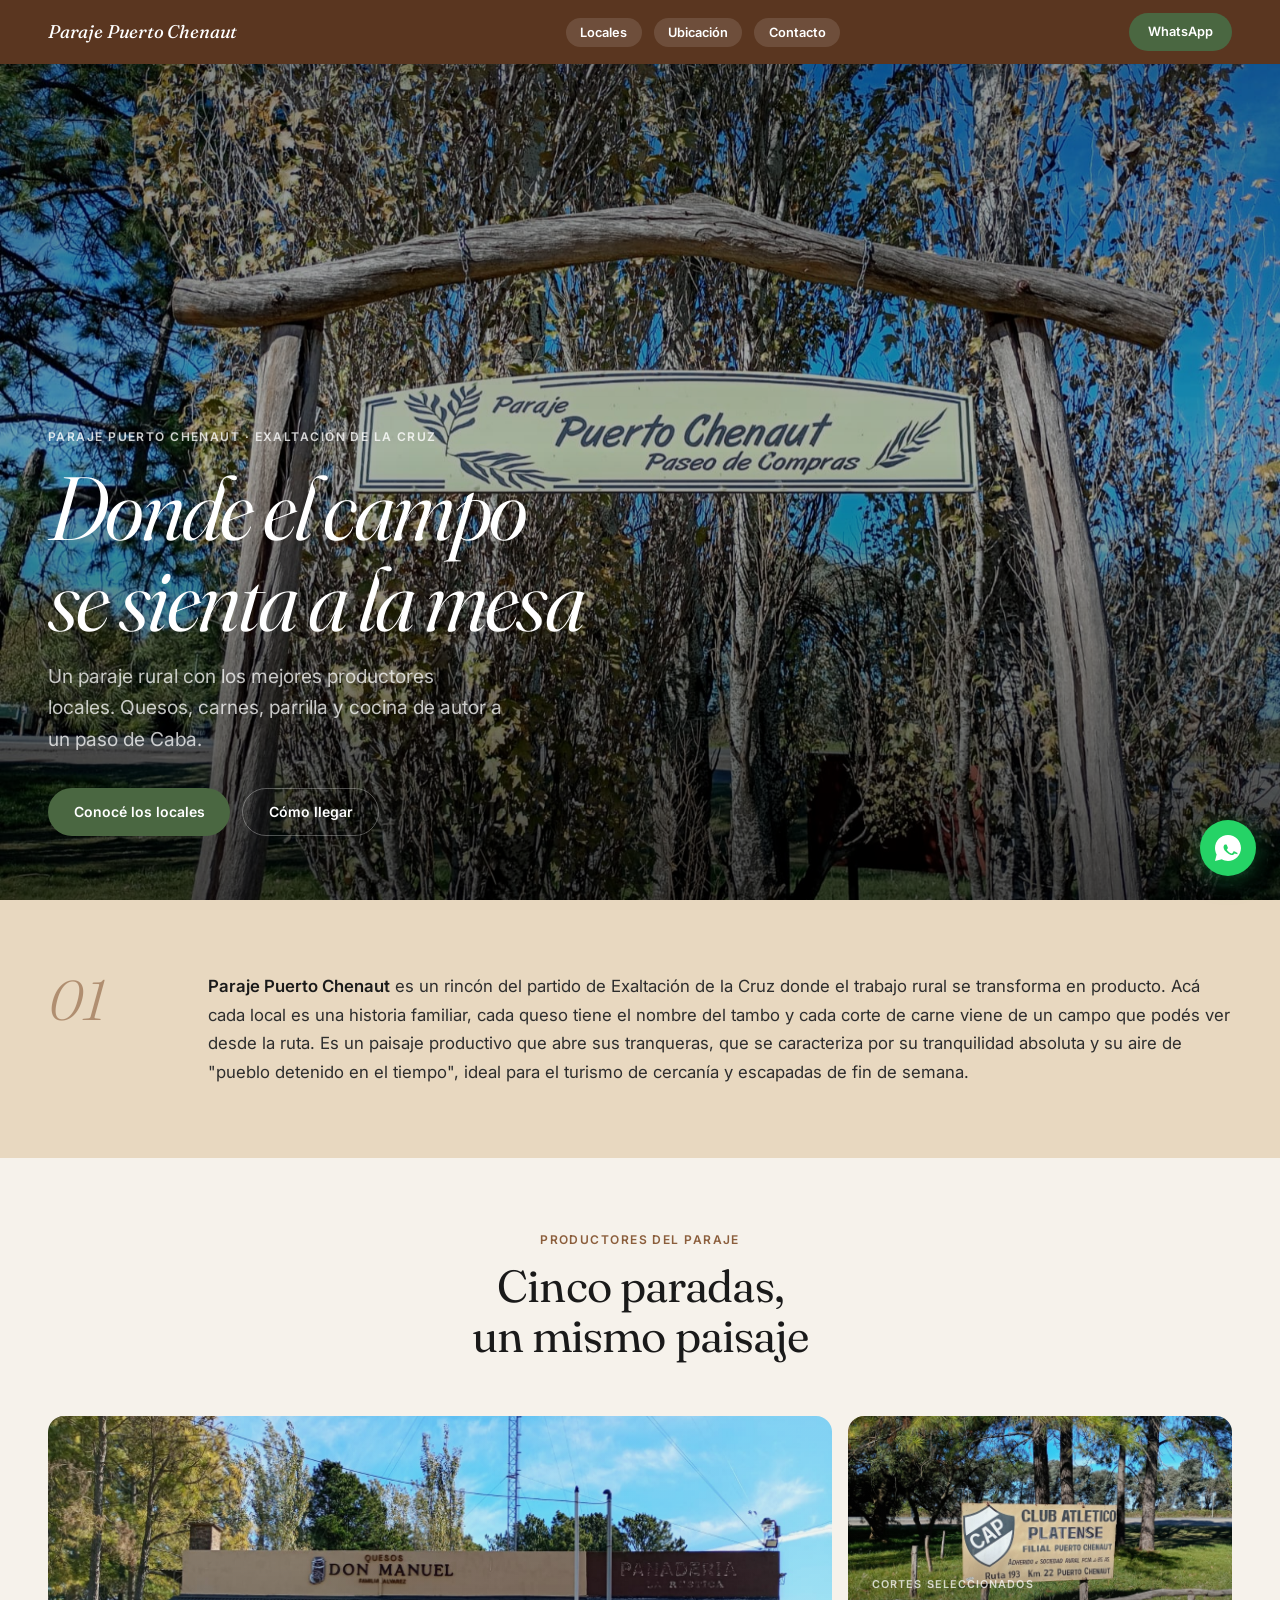
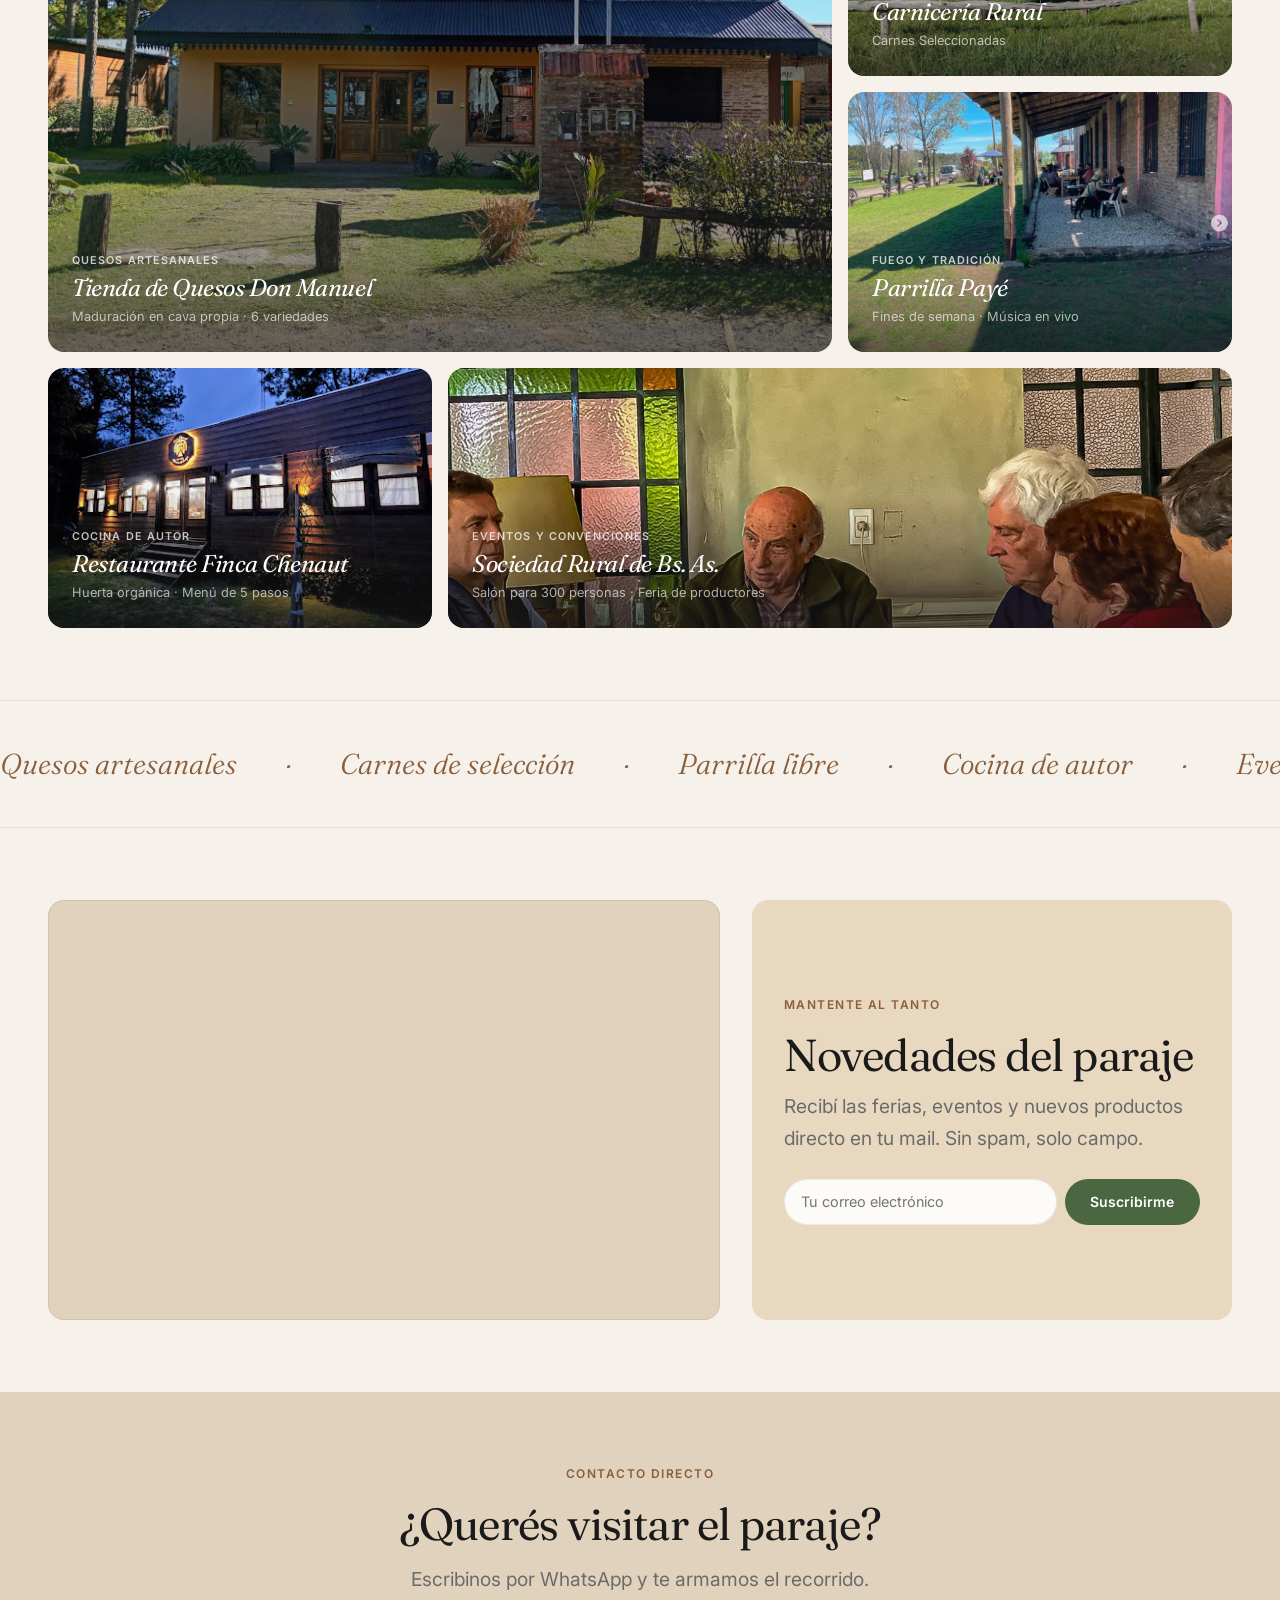
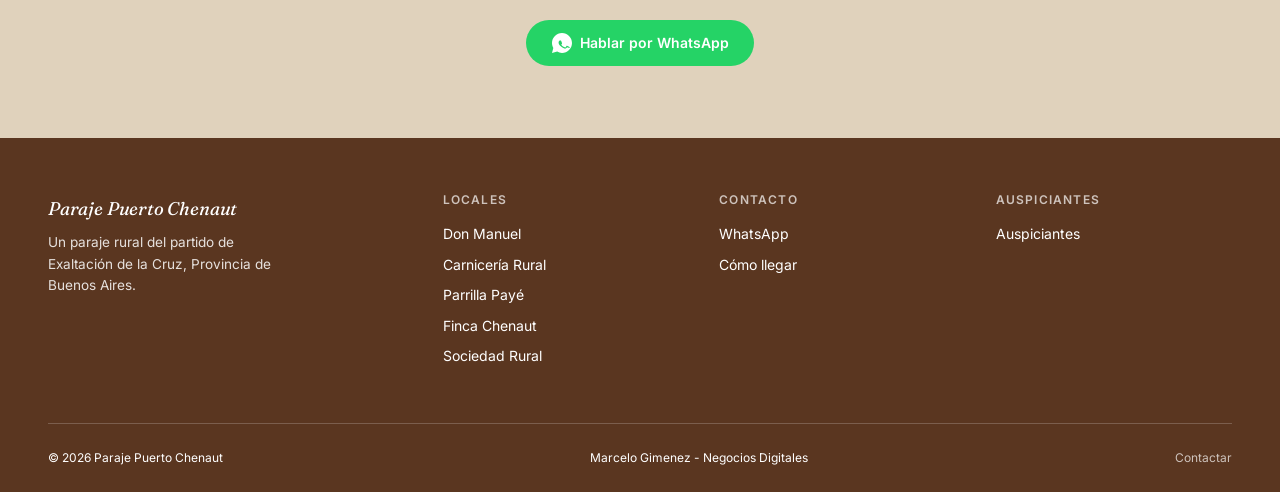
==== paraje-puerto-chenaut/index.html @ c009e1e3 "Add files via upload" ====
<!DOCTYPE html>
<html lang="es">
<head>
  <meta charset="UTF-8">
  <meta name="viewport" content="width=device-width, initial-scale=1.0">
  <title>Paraje Puerto Chenaut — Donde el campo se sienta a la mesa</title>
  <meta name="description" content="Descubrí los productores locales de Paraje Puerto Chenaut. Quesos artesanales, carnicería rural, parrilla, restaurante de autor y más.">
  <link rel="icon" href="data:image/svg+xml,<svg xmlns='http://www.w3.org/2000/svg' viewBox='0 0 32 32'><text y='28' font-size='28'>🌿</text></svg>">

  <link rel="preconnect" href="https://fonts.googleapis.com">
  <link rel="preconnect" href="https://fonts.gstatic.com" crossorigin>
  <link rel="stylesheet" href="https://fonts.googleapis.com/css2?family=Fraunces:ital,opsz,wght@0,9..144,300..500;1,9..144,300..500&family=Inter:wght@300..600&display=swap">

  <link rel="preload" as="image" href="assets/img/hero-paraje.jpeg" fetchpriority="high">

  <link rel="stylesheet" href="styles.css?v=20260618">
</head>
<body>

  <a href="#main" class="skip-link">Saltar al contenido</a>

  <!-- Splash -->
  <div class="splash" data-splash>
    <div class="splash-logo">Paraje Puerto&nbsp;Chenaut</div>
  </div>

  <!-- Cursor -->
  <div class="cursor" data-cursor>
    <span class="cursor-dot"></span>
    <span class="cursor-ring"></span>
  </div>

  <!-- Nav -->
  <nav class="nav" data-nav>
    <div class="nav-inner">
      <a href="index.html" class="nav-logo">Paraje <span>Puerto&nbsp;Chenaut</span></a>
      <ul class="nav-links">
        <li><a href="#locales">Locales</a></li>
        <li><a href="#mapa">Ubicación</a></li>
        <li><a href="#contacto">Contacto</a></li>
      </ul>
      <a href="https://wa.me/5491112345678" class="nav-cta" target="_blank" rel="noopener">WhatsApp</a>
      <button class="nav-toggle" data-nav-toggle aria-label="Menú">
        <span></span><span></span><span></span>
      </button>
    </div>
  </nav>

  <!-- Mobile menu -->
  <div class="mobile-menu" data-mobile-menu>
    <a href="index.html">Inicio</a>
    <a href="#locales">Locales</a>
    <a href="#mapa">Ubicación</a>
    <a href="#contacto">Contacto</a>
    <a href="https://wa.me/5491112345678" target="_blank" rel="noopener" class="btn btn-wa">WhatsApp</a>
  </div>

  <main id="main">

    <!-- Hero -->
    <section class="hero">
      <div class="hero-bg">
        <img src="assets/img/hero-paraje.jpeg" alt="Paraje Puerto Chenaut" fetchpriority="high" decoding="sync">
      </div>
      <div class="hero-overlay"></div>
      <div class="hero-inner">
        <p class="eyebrow">Paraje Puerto Chenaut · Exaltación de la Cruz</p>
        <h1 class="display-xl">Donde el campo<br>se sienta a la mesa</h1>
        <p class="body-lg">Un paraje rural con los mejores productores locales. Quesos, carnes, parrilla y cocina de autor a un paso de Caba.</p>
        <div class="hero-actions">
          <a href="#locales" class="btn btn-primary">Conocé los locales</a>
          <a href="https://maps.app.goo.gl/SMwc86DU2ZQDyjHz5" class="btn btn-outline" style="color:#fff;border-color:rgba(255,255,255,0.3);" target="_blank" rel="noopener">Cómo llegar</a>
        </div>
      </div>
    </section>

    <!-- Manifesto -->
    <section class="section" style="background:var(--brown-pale);" data-reveal>
      <div class="container">
        <div class="manifesto">
          <div class="manifesto-num">01</div>
          <div class="manifesto-text">
            <strong>Paraje Puerto Chenaut</strong> es un rincón del partido de Exaltación de la Cruz donde el trabajo rural se transforma en producto. Acá cada local es una historia familiar, cada queso tiene el nombre del tambo y cada corte de carne viene de un campo que podés ver desde la ruta. Es un paisaje productivo que abre sus tranqueras, que se caracteriza por su tranquilidad absoluta y su aire de "pueblo detenido en el tiempo", ideal para el turismo de cercanía y escapadas de fin de semana.
          </div>
        </div>
      </div>
    </section>

    <!-- Bento grid de locales -->
    <section class="section" id="locales">
      <div class="container">
        <div class="section-header" data-reveal>
          <p class="eyebrow">Productores del paraje</p>
          <h2 class="display-md">Cinco paradas, un mismo paisaje</h2>
        </div>
        <div class="bento">
          <a href="don-manuel.html" class="bento-item" data-tilt>
            <img src="assets/img/manuel-hero.jpeg" alt="Tienda de Quesos Don Manuel" loading="lazy">
            <div class="bento-overlay">
              <span class="bento-tag">Quesos artesanales</span>
              <h3 class="bento-title">Tienda de Quesos Don Manuel</h3>
              <span class="bento-sub">Maduración en cava propia · 6 variedades</span>
            </div>
          </a>
          <a href="carniceria-rural.html" class="bento-item" data-tilt>
            <img src="assets/img/platense.jpeg" alt="Carnicería Rural" loading="lazy">
            <div class="bento-overlay">
              <span class="bento-tag">Cortes seleccionados</span>
              <h3 class="bento-title">Carnicería Rural</h3>
              <span class="bento-sub">Carnes Seleccionadas</span>
            </div>
          </a>
          <a href="parrilla-paye.html" class="bento-item" data-tilt>
            <img src="assets/img/paye-hero.png" alt="Parrilla Payé" loading="lazy">
            <div class="bento-overlay">
              <span class="bento-tag">Fuego y tradición</span>
              <h3 class="bento-title">Parrilla Payé</h3>
              <span class="bento-sub">Fines de semana · Música en vivo</span>
            </div>
          </a>
          <a href="finca-chenaut.html" class="bento-item" data-tilt>
            <img src="assets/img/finca-hero.jpg" alt="Restaurante Finca Chenaut" loading="lazy">
            <div class="bento-overlay">
              <span class="bento-tag">Cocina de autor</span>
              <h3 class="bento-title">Restaurante Finca Chenaut</h3>
              <span class="bento-sub">Huerta orgánica · Menú de 5 pasos</span>
            </div>
          </a>
          <a href="sociedad-rural.html" class="bento-item" data-tilt>
            <img src="assets/img/sede-hero-nueva.jpg" alt="Sede Sociedad Rural" loading="lazy">
            <div class="bento-overlay">
              <span class="bento-tag">Eventos y convenciones</span>
              <h3 class="bento-title">Sociedad Rural de Bs. As.</h3>
              <span class="bento-sub">Salón para 300 personas · Feria de productores</span>
            </div>
          </a>
        </div>
      </div>
    </section>

    <!-- Marquee -->
    <div class="marquee-section">
      <div class="marquee">
        <span>Quesos artesanales</span><span>·</span>
        <span>Carnes de selección</span><span>·</span>
        <span>Parrilla libre</span><span>·</span>
        <span>Cocina de autor</span><span>·</span>
        <span>Eventos rurales</span><span>·</span>
        <span>Productores locales</span><span>·</span>
        <span>Quesos artesanales</span><span>·</span>
        <span>Carnes de selección</span><span>·</span>
        <span>Parrilla libre</span><span>·</span>
        <span>Cocina de autor</span><span>·</span>
        <span>Eventos rurales</span><span>·</span>
        <span>Productores locales</span>
      </div>
    </div>

    <!-- Mapa + Newsletter -->
    <section class="section" id="mapa">
      <div class="container">
        <div class="mapa-row">
          <div class="mapa-frame">
            <iframe src="https://www.google.com/maps/embed?pb=!1m18!1m12!1m3!1d3301!2d-59.2080953!3d-34.2325726!2m3!1f0!2f0!3f0!3m2!1i1024!2i768!4f13.1!3m3!1m2!1s0x95bb99000424dbbd%3A0xa619d1a19f648842!2sParaje+Puerto+Chenaut!5e0!3m2!1ses!2sar!4v1" allowfullscreen="" loading="lazy" referrerpolicy="no-referrer-when-downgrade" title="Mapa de Paraje Puerto Chenaut"></iframe>
          </div>
          <div class="newsletter-box">
            <p class="eyebrow">Mantente al tanto</p>
            <h2 class="display-md">Novedades del paraje</h2>
            <p class="body-lg">Recibí las ferias, eventos y nuevos productos directo en tu mail. Sin spam, solo campo.</p>
            <form class="newsletter-form" data-newsletter-form>
              <input type="email" placeholder="Tu correo electrónico" required aria-label="Email para novedades">
              <button type="submit" class="btn btn-primary">Suscribirme</button>
            </form>
          </div>
        </div>
      </div>
    </section>

    <!-- CTA final -->
    <section class="section" id="contacto" style="text-align:center;background:var(--bg-2);" data-reveal>
      <div class="container">
        <p class="eyebrow">Contacto directo</p>
        <h2 class="display-md" style="margin-bottom:1rem;">¿Querés visitar el paraje?</h2>
        <p class="body-lg" style="margin-inline:auto;">Escribinos por WhatsApp y te armamos el recorrido.</p>
        <a href="https://wa.me/5491112345678" class="btn btn-wa" style="margin-top:1.5rem;" target="_blank" rel="noopener">
          <svg width="20" height="20" viewBox="0 0 20 20" fill="currentColor"><path d="M10 0C4.5 0 0 4.5 0 10c0 1.8.5 3.5 1.3 5L0 20l5.2-1.4c1.4.8 3 1.4 4.8 1.4 5.5 0 10-4.5 10-10S15.5 0 10 0zm5 14.2c-.2.6-1.1 1.2-1.6 1.3-.4.1-.9.2-2-.4-1.8-1-3.8-3-3.9-3.1-.1-.1-.9-1.2-.9-2.3s.6-1.7.8-1.9c.2-.2.5-.3.7-.3h.5c.2 0 .4 0 .6.5.2.5.7 1.8.8 1.9.1.1.1.3 0 .5s-.3.6-.5.8c-.2.2-.3.3-.1.5.5.8 1.8 2 3.2 2.6.4.2.7.2 1-.1.3-.3.7-1 .9-1.3.2-.3.3-.2.6-.1.3.1 1.6.8 1.9.9.3.1.5.2.6.3.1.1.1.5-.1 1.1z"/></svg>
          Hablar por WhatsApp
        </a>
      </div>
    </section>

  </main>

  <!-- WhatsApp float -->
  <a href="https://wa.me/5491112345678" class="wa-float" target="_blank" rel="noopener" aria-label="Contactar por WhatsApp">
    <svg viewBox="0 0 24 24" fill="currentColor"><path d="M12 0C5.4 0 0 5.4 0 12c0 2.1.5 4.1 1.5 5.9L0 24l6.3-1.6c1.7.9 3.6 1.6 5.7 1.6 6.6 0 12-5.4 12-12S18.6 0 12 0zm6 17c-.3.7-1.3 1.4-1.9 1.5-.5.1-1.1.2-2.4-.5-2.1-1.2-4.5-3.6-4.7-3.8-.1-.2-1.1-1.5-1.1-2.8s.7-2 .9-2.3c.2-.3.6-.4.8-.4h.6c.2 0 .4 0 .7.6.3.6.9 2.1.9 2.3.1.2.1.4 0 .6-.1.2-.3.7-.6 1-.2.2-.4.4-.2.6.6 1 2.1 2.4 3.8 3.1.5.3.8.2 1.1-.1.3-.3.9-1.2 1.1-1.6.2-.4.4-.3.7-.2.3.2 1.9.9 2.3 1.1.4.2.6.3.7.4.1.2.1.7-.1 1.3z"/></svg>
  </a>

  <footer class="footer">
    <div class="container">
      <div class="footer-grid">
        <div class="footer-brand">
          <span class="nav-logo">Paraje <span>Puerto&nbsp;Chenaut</span></span>
          <p>Un paraje rural del partido de Exaltación de la Cruz, Provincia de Buenos Aires.</p>
        </div>
        <div class="footer-col">
          <h4>Locales</h4>
          <a href="don-manuel.html">Don Manuel</a>
          <a href="carniceria-rural.html">Carnicería Rural</a>
          <a href="parrilla-paye.html">Parrilla Payé</a>
          <a href="finca-chenaut.html">Finca Chenaut</a>
          <a href="sociedad-rural.html">Sociedad Rural</a>
        </div>
        <div class="footer-col">
          <h4>Contacto</h4>
          <a href="https://wa.me/5491112345678" target="_blank" rel="noopener">WhatsApp</a>
          <a href="https://maps.app.goo.gl/SMwc86DU2ZQDyjHz5" target="_blank" rel="noopener">Cómo llegar</a>
        </div>
        <div class="footer-col">
          <h4>Auspiciantes</h4>
          <a href="assets/credits.json" target="_blank">Auspiciantes</a>
        </div>
      </div>
      <div class="footer-bottom">
        <span>© 2026 Paraje Puerto Chenaut</span><span>Marcelo Gimenez - Negocios Digitales</span>
        <a href="https://wa.me/5491112345678" target="_blank" rel="noopener">Contactar</a>
      </div>
    </div>
  </footer>

  <script defer src="lib/gsap.min.js?20260618"></script>
  <script defer src="lib/ScrollTrigger.min.js?20260618"></script>
  <script defer src="lib/manifest.js?v=20260618"></script>
  <script defer src="main.js?v=20260618"></script>

</body>
</html>
---- paraje-puerto-chenaut/styles.css ----
/* =============================================================
   1. Tokens
   ============================================================= */
:root {
  --bg:        #f6f2eb;
  --bg-2:      #e0d2bc;
  --paper:     #fdfbf7;
  --ink:       #1a1a1a;
  --ink-soft:  #2d2d2d;
  --ink-mute:  #6b6b6b;
  --accent:    #4a6741;
  --accent-2:  #8b5e3c;
  --accent-3:  #d4a76a;
  --green-dark: #2d4a22;
  --green-pale: #e8efe0;
  --brown-warm: #a0714f;
  --brown-pale: #e8d8c0;
  --line:      rgba(26,26,26,0.08);
  --line-2:    rgba(26,26,26,0.04);

  --serif: "Fraunces", "Times New Roman", serif;
  --sans:  "Inter", -apple-system, BlinkMacSystemFont, "Segoe UI", system-ui, sans-serif;

  --ease-out:  cubic-bezier(0.16, 1, 0.3, 1);
  --ease-soft: cubic-bezier(0.25, 0.46, 0.45, 0.94);
  --ease-bounce: cubic-bezier(0.34, 1.56, 0.64, 1);

  --gutter: clamp(1rem, 5vw, 3rem);
  --content: 1280px;
  --nav-h: 56px;
}

/* =============================================================
   2. Reset & base
   ============================================================= */
*, *::before, *::after { box-sizing: border-box; margin: 0; }
html {
  -webkit-text-size-adjust: 100%;
  tab-size: 2;
  scroll-behavior: smooth;
}
body {
  font-family: var(--sans);
  font-size: 16px;
  line-height: 1.6;
  -webkit-font-smoothing: antialiased;
  text-rendering: optimizeLegibility;
  overflow-x: clip;
  background: var(--bg);
  color: var(--ink);
}
img, svg, video { display: block; max-width: 100%; }
img { height: auto; }
button { font: inherit; color: inherit; cursor: pointer; border: 0; background: none; }
a { color: inherit; text-decoration: none; }
p { text-wrap: pretty; }
h1, h2, h3, h4 { text-wrap: balance; line-height: 1.08; letter-spacing: -0.02em; }
::selection { background: var(--accent-2); color: #fff; }
:focus-visible { outline: 2px solid var(--accent); outline-offset: 3px; border-radius: 4px; }
.skip-link {
  position: fixed; top: -100px; left: 1rem;
  padding: .6rem 1rem; background: var(--ink); color: var(--bg);
  z-index: 9999; border-radius: 8px; font-weight: 500; font-size: .875rem;
}
.skip-link:focus { top: 1rem; }

/* =============================================================
   3. Utilities
   ============================================================= */
.container {
  width: 100%;
  max-width: var(--content);
  margin-inline: auto;
  padding-inline: var(--gutter);
}
.sr-only {
  position: absolute; width: 1px; height: 1px;
  padding: 0; margin: -1px; overflow: hidden; clip: rect(0,0,0,0);
}

/* =============================================================
   4. Typography
   ============================================================= */
.eyebrow {
  font-family: var(--sans);
  font-size: .75rem;
  font-weight: 600;
  letter-spacing: 0.12em;
  text-transform: uppercase;
  color: var(--accent-2);
  margin-bottom: 1rem;
}

.display-xl {
  font-family: var(--serif);
  font-size: clamp(2.4rem, 7vw, 5.6rem);
  font-weight: 350;
  font-style: italic;
  line-height: 1.02;
  letter-spacing: -0.03em;
}
.display-lg {
  font-family: var(--serif);
  font-size: clamp(2rem, 5vw, 4rem);
  font-weight: 350;
  font-style: italic;
  line-height: 1.06;
}
.display-md {
  font-family: var(--serif);
  font-size: clamp(1.6rem, 3.5vw, 2.8rem);
  font-weight: 380;
  line-height: 1.1;
}
.heading-sm {
  font-family: var(--serif);
  font-size: 1.25rem;
  font-weight: 420;
  line-height: 1.25;
}
.body-lg {
  font-size: clamp(1rem, 1.8vw, 1.2rem);
  color: var(--ink-mute);
  line-height: 1.65;
}
.body-sm { font-size: .875rem; color: var(--ink-mute); }

/* =============================================================
   5. Components — Nav
   ============================================================= */
.nav {
  position: fixed; top: 0; left: 0; right: 0; z-index: 1000;
  height: var(--nav-h);
  display: flex; align-items: center;
  transition: background .4s var(--ease-out), box-shadow .4s var(--ease-out);
  background: #5a3620; color: #fff;
}
.nav.is-solid {
  background: #5a3620;
  backdrop-filter: blur(12px);
  -webkit-backdrop-filter: blur(12px);
  box-shadow: 0 1px 0 rgba(255,255,255,0.1);
  color: #fff;
}
/* Nav text: white at top, dark when solid */
.nav .nav-logo { color: #fff; }
.nav .nav-logo span { color: #fff; }
.nav.is-solid .nav-logo { color: #fff; }
.nav.is-solid .nav-logo span { color: #fff; }
.nav .nav-toggle span { background: #fff; }
.nav.is-solid .nav-toggle span { background: #fff; }
.nav-inner {
  display: flex; align-items: center; justify-content: space-between;
  width: 100%; max-width: var(--content); margin-inline: auto; padding-inline: var(--gutter);
}
.nav-logo {
  font-family: var(--serif);
  font-size: 1.15rem;
  font-weight: 420;
  font-style: italic;
  color: #fff;
  letter-spacing: -0.01em;
}
.nav-logo span { color: #fff; }
.nav-links {
  display: none;
  list-style: none; gap: .75rem; align-items: center;
}
.nav-links a {
  font-size: .8rem; font-weight: 600; color: #fff;
  background: rgba(255,255,255,0.12);
  padding: .45rem .9rem; border-radius: 100px;
  transition: background .2s var(--ease-out), color .2s var(--ease-out);
}
.nav.is-solid .nav-links a {
  background: rgba(255,255,255,0.12);
  color: #fff;
}
.nav-links a:hover {
  background: rgba(255,255,255,0.25);
  color: #fff;
}
.nav.is-solid .nav-links a:hover {
  background: rgba(255,255,255,0.25);
  color: #fff;
}

.nav-cta {
  display: none;
  background: var(--accent); color: #fff;
  padding: .55rem 1.2rem; border-radius: 100px;
  font-size: .8rem; font-weight: 600;
  transition: background .25s var(--ease-out), transform .25s var(--ease-bounce);
}
.nav-cta:hover { background: var(--green-dark); transform: scale(1.04); }

.nav-toggle {
  display: flex; flex-direction: column; gap: 5px;
  width: 28px; padding: 4px 0;
}
.nav-toggle span {
  display: block; height: 1.5px; background: var(--ink);
  transition: transform .3s var(--ease-out), opacity .2s;
  transform-origin: center;
}

/* Mobile menu */
.mobile-menu {
  position: fixed; inset: 0; z-index: 999;
  background: #5a3620;
  display: flex; flex-direction: column; align-items: center; justify-content: center; gap: 2rem;
  opacity: 0; pointer-events: none;
  transition: opacity .4s var(--ease-out);
}
.mobile-menu.is-open { opacity: 1; pointer-events: auto; }
.mobile-menu a {
  font-family: var(--serif); font-size: 1.6rem; font-style: italic; font-weight: 350;
  color: #fff; transition: opacity .2s;
}
.mobile-menu a:hover { opacity: 0.7; }

@media (min-width: 720px) {
  .nav-links { display: flex; }
  .nav-cta { display: inline-flex; }
  .nav-toggle { display: none; }
}

/* =============================================================
   5b. Components — Buttons
   ============================================================= */
.btn {
  display: inline-flex; align-items: center; gap: .5rem;
  padding: .75rem 1.6rem; border-radius: 100px;
  font-size: .875rem; font-weight: 600;
  transition: background .25s var(--ease-out), transform .25s var(--ease-bounce), box-shadow .25s var(--ease-out);
}
.btn:active { transform: scale(0.97); }
.btn-primary {
  background: var(--accent); color: #fff;
}
.btn-primary:hover { background: var(--green-dark); box-shadow: 0 4px 20px rgba(74,103,65,0.25); }
.btn-outline {
  border: 1.5px solid var(--line); color: var(--ink);
}
.btn-outline:hover { border-color: var(--accent-2); color: var(--accent-2); }
.btn-wa {
  background: #25D366; color: #fff;
}
.btn-wa:hover { background: #1ea853; box-shadow: 0 4px 20px rgba(37,211,102,0.25); }
.btn-arrow {
  font-size: .8rem; font-weight: 600; color: var(--accent-2); gap: .35rem;
  padding: 0; border-radius: 0;
}
.btn-arrow svg { width: 14px; height: 14px; transition: transform .3s var(--ease-out); }
.btn-arrow:hover svg { transform: translateX(4px); }

/* =============================================================
   5c. Components — Cards
   ============================================================= */
.card {
  position: relative;
  border-radius: 16px;
  overflow: hidden;
  background: var(--paper);
  border: 1px solid var(--line);
  transition: transform .45s var(--ease-out), box-shadow .45s var(--ease-out);
}
.card-img {
  width: 100%; aspect-ratio: 4/3; object-fit: cover;
  transition: transform .6s var(--ease-out);
}
.card:hover .card-img { transform: scale(1.05); }
.card-body { padding: 1.2rem; }
.card-tag {
  display: inline-block;
  font-size: .675rem; font-weight: 600; letter-spacing: 0.08em; text-transform: uppercase;
  color: var(--accent-2); margin-bottom: .35rem;
}
.card-title {
  font-family: var(--serif); font-size: 1.2rem; font-weight: 420;
  line-height: 1.2; margin-bottom: .25rem;
}
.card-meta { font-size: .8rem; color: var(--ink-mute); }

/* Card hover — green halo + shadow + tilt */
@supports (backdrop-filter: blur(20px)) {
  .card:hover {
    transform: translateY(-4px) rotateX(1deg);
    box-shadow: 0 16px 40px rgba(139,94,60,0.12), 0 0 0 1px var(--accent-2);
  }
}

/* =============================================================
   6. Sections — Hero
   ============================================================= */
.hero {
  position: relative;
  min-height: 100vh;
  min-height: 100dvh;
  display: flex; align-items: flex-end;
  padding-block: calc(var(--nav-h) + 2rem) 4rem;
  overflow: hidden;
}
.hero-bg {
  position: absolute; inset: 0; z-index: 0;
}
.hero-bg img {
  width: 100%; height: 100%; object-fit: cover;
  animation: heroZoom 8s var(--ease-out) forwards;
}
@keyframes heroZoom {
  from { transform: scale(1.08); }
  to { transform: scale(1); }
}
.hero-overlay {
  position: absolute; inset: 0; z-index: 1;
  background: linear-gradient(to top, rgba(0,0,0,0.70) 0%, rgba(0,0,0,0.30) 50%, rgba(0,0,0,0.45) 100%);
}
.page-hero-overlay {
  position: absolute; inset: 0; z-index: 1;
  background: linear-gradient(to top, rgba(0,0,0,0.70) 0%, rgba(0,0,0,0.30) 50%, rgba(0,0,0,0.45) 100%);
}
.hero-inner {
  position: relative; z-index: 2;
  max-width: var(--content); margin-inline: auto; padding-inline: var(--gutter);
  width: 100%;
}
.hero .eyebrow { color: rgba(255,255,255,0.8); }
.hero .display-xl { color: #fff; max-width: 16ch; margin-bottom: 1rem; }
.hero .body-lg { color: rgba(255,255,255,0.75); max-width: 38ch; margin-bottom: 2rem; }
.hero-actions { display: flex; flex-wrap: wrap; gap: .75rem; }

/* =============================================================
   6b. Sections — Manifesto
   ============================================================= */
.section { padding-block: clamp(3rem, 8vh, 7rem); }
.section-header {
  text-align: center; max-width: 600px; margin-inline: auto; margin-bottom: 3.5rem;
}
.section-header .eyebrow { margin-bottom: .75rem; }
.section-header .display-md { margin-bottom: 1rem; }

.manifesto {
  display: grid; gap: 2.5rem;
}
.manifesto-num {
  font-family: var(--serif); font-size: 3.5rem; font-weight: 300; font-style: italic;
  color: var(--accent-2); line-height: 1; opacity: 0.6;
}
.manifesto-text { font-size: 1.05rem; line-height: 1.7; color: var(--ink-soft); }
.manifesto-text strong { color: var(--ink); font-weight: 600; }

@media (min-width: 720px) {
  .manifesto { grid-template-columns: 120px 1fr; align-items: start; }
}

/* =============================================================
   6c. Sections — Bento Grid (locales)
   ============================================================= */
.bento {
  display: grid; gap: 1rem;
  grid-template-columns: 1fr;
}
.bento-item {
  position: relative; border-radius: 16px; overflow: hidden;
  min-height: 240px; cursor: pointer;
}
.bento-item img {
  width: 100%; height: 100%; object-fit: cover;
  transition: transform .6s var(--ease-out);
}
.bento-item:hover img { transform: scale(1.06); }
.bento-overlay {
  position: absolute; inset: 0;
  background: linear-gradient(to top, rgba(26,26,26,0.65) 0%, rgba(26,26,26,0.05) 50%);
  display: flex; flex-direction: column; justify-content: flex-end; padding: 1.5rem;
  transition: background .4s var(--ease-out);
}
.bento-item:hover .bento-overlay { background: linear-gradient(to top, rgba(26,26,26,0.75) 0%, rgba(26,26,26,0.1) 50%); }
.bento-tag {
  font-size: .675rem; font-weight: 600; letter-spacing: 0.1em; text-transform: uppercase;
  color: rgba(255,255,255,0.75); margin-bottom: .3rem;
}
.bento-title {
  font-family: var(--serif); font-size: 1.5rem; font-weight: 380; font-style: italic;
  color: #fff; line-height: 1.15;
}
.bento-sub {
  font-size: .8rem; color: rgba(255,255,255,0.65); margin-top: .35rem;
}

@media (min-width: 540px) {
  .bento { grid-template-columns: 1fr 1fr; }
  .bento-item:first-child { grid-column: 1 / -1; min-height: 320px; }
}
@media (min-width: 960px) {
  .bento {
    grid-template-columns: 1fr 1fr 1fr;
    grid-auto-rows: 260px;
  }
  .bento-item:first-child { grid-column: 1 / 3; grid-row: 1 / 3; min-height: auto; }
  .bento-item:nth-child(2) { grid-column: 3 / 4; grid-row: 1 / 2; }
  .bento-item:nth-child(3) { grid-column: 3 / 4; grid-row: 2 / 3; }
  .bento-item:nth-child(4) { grid-column: 1 / 2; grid-row: 3 / 4; }
  .bento-item:nth-child(5) { grid-column: 2 / 4; grid-row: 3 / 4; }
}

/* =============================================================
   6d. Sections — Marquee
   ============================================================= */
.marquee-section {
  padding-block: 2.5rem;
  border-top: 1px solid var(--line);
  border-bottom: 1px solid var(--line);
  overflow: hidden;
}
.marquee {
  display: flex; gap: 3rem;
  animation: marqueeScroll 30s linear infinite;
  width: max-content;
}
.marquee span {
  font-family: var(--serif); font-size: 1.8rem; font-style: italic; font-weight: 320;
  color: var(--ink-mute); white-space: nowrap;
  transition: color .3s;
}
.marquee span:nth-child(odd) { color: var(--accent-2); }
@keyframes marqueeScroll {
  from { transform: translateX(0); }
  to { transform: translateX(-50%); }
}

/* =============================================================
   6e. Sections — Mapa + newsletter
   ============================================================= */
.mapa-row {
  display: grid; gap: 2rem;
}
.mapa-frame {
  border-radius: 16px; overflow: hidden; border: 1px solid var(--line);
  aspect-ratio: 16/10;
  background: var(--bg-2);
}
.mapa-frame iframe { width: 100%; height: 100%; border: 0; }

.newsletter-box {
  background: var(--brown-pale);
  border-radius: 16px; padding: 2rem;
  display: flex; flex-direction: column; justify-content: center;
}
.newsletter-box .display-md { margin-bottom: .75rem; }
.newsletter-box .body-lg { margin-bottom: 1.5rem; }
.newsletter-form {
  display: flex; gap: .5rem; flex-wrap: wrap;
}
.newsletter-form input {
  flex: 1; min-width: 200px;
  padding: .75rem 1rem; border-radius: 100px;
  border: 1.5px solid var(--line); background: var(--paper);
  font-family: var(--sans); font-size: .9rem;
  transition: border-color .2s var(--ease-out);
}
.newsletter-form input:focus { outline: none; border-color: var(--accent-2); }

@media (min-width: 720px) {
  .mapa-row { grid-template-columns: 1.4fr 1fr; }
}

/* =============================================================
   6f. Sections — Product page hero
   ============================================================= */
.page-hero {
  position: relative;
  min-height: 55vh; min-height: 55dvh;
  display: flex; align-items: flex-end; padding-block: calc(var(--nav-h) + 2rem) 3rem;
  overflow: hidden;
}
.page-hero-bg {
  position: absolute; inset: 0; z-index: 0;
}
.page-hero-bg img {
  width: 100%; height: 100%; object-fit: cover;
  animation: heroZoom 8s var(--ease-out) forwards;
}
.page-hero-overlay {
  position: absolute; inset: 0; z-index: 1;
  background: linear-gradient(to top, rgba(26,26,26,0.6) 0%, rgba(26,26,26,0.1) 50%);
}
.page-hero-inner {
  position: relative; z-index: 2;
  max-width: var(--content); margin-inline: auto; padding-inline: var(--gutter);
  width: 100%;
}
.page-hero .eyebrow { color: rgba(255,255,255,0.8); }
.page-hero .display-xl { color: #fff; }
.page-hero .body-lg { color: rgba(255,255,255,0.75); }

/* =============================================================
   6g. Sections — Product grid
   ============================================================= */
.product-grid {
  display: grid; gap: 1.5rem;
  grid-template-columns: 1fr;
}
@media (min-width: 540px) {
  .product-grid { grid-template-columns: 1fr 1fr; }
}
@media (min-width: 960px) {
  .product-grid { grid-template-columns: 1fr 1fr 1fr; }
}

/* =============================================================
   6h. Sections — Info blocks
   ============================================================= */
.info-block {
  display: grid; gap: 2.5rem; align-items: center;
}
.info-block img {
  border-radius: 16px; aspect-ratio: 4/3; object-fit: cover; width: 100%;
}
.info-text .display-md { margin-bottom: 1rem; }
.info-text .body-lg { margin-bottom: 1.5rem; }
.info-meta {
  display: flex; flex-wrap: wrap; gap: 1.5rem;
  font-size: .875rem; color: var(--ink-mute);
}
.info-meta strong { display: block; font-size: .75rem; font-weight: 600; text-transform: uppercase; letter-spacing: 0.08em; color: var(--accent-2); margin-bottom: .15rem; }
.info-meta span { font-weight: 500; color: var(--ink); }

@media (min-width: 720px) {
  .info-block { grid-template-columns: 1fr 1fr; }
  .info-block.rev { direction: rtl; }
  .info-block.rev > * { direction: ltr; }
}

/* =============================================================
   6i. Sections — Back link
   ============================================================= */
.back-link {
  display: inline-flex; align-items: center; gap: .4rem;
  font-size: .85rem; font-weight: 500; color: var(--ink-mute);
  margin-bottom: 1rem;
  transition: color .2s;
}
.back-link:hover { color: var(--accent-2); }
.back-link svg { width: 16px; height: 16px; }

/* =============================================================
   7. Effects — Scroll reveal
   ============================================================= */
.reveal {
  opacity: 0;
  transform: translateY(32px);
  transition: opacity .7s var(--ease-out), transform .7s var(--ease-out);
}
.reveal.is-visible { opacity: 1; transform: none; }
.reveal[data-split] { opacity: 1; transform: none; }

/* =============================================================
   7b. Effects — Cursor
   ============================================================= */
.cursor {
  position: fixed; top: 0; left: 0; pointer-events: none; z-index: 9999;
  display: none; opacity: 0;
  transition: opacity .25s var(--ease-out);
  mix-blend-mode: difference;
}
.cursor.is-ready { opacity: 1; }
.cursor-dot, .cursor-ring {
  position: fixed; top: 0; left: 0; pointer-events: none; will-change: transform;
}
.cursor-dot { width: 5px; height: 5px; margin: -2.5px; background: #fff; border-radius: 50%; }
.cursor-ring {
  width: 32px; height: 32px; margin: -16px;
  border: 1px solid #fff; border-radius: 50%;
  transition: width .35s var(--ease-out), height .35s var(--ease-out), margin .35s var(--ease-out);
}
@media (hover: hover) and (pointer: fine) { .cursor { display: block; } }

/* =============================================================
   8. Responsive
   ============================================================= */
@media (min-width: 720px) {
  :root { --nav-h: 60px; }
}
@media (min-width: 960px) {
  :root { --nav-h: 60px; }
}
@media (min-width: 1280px) {
  :root { --nav-h: 64px; }
}

/* =============================================================
   9. Reduced motion — only intrusive
   ============================================================= */
@media (prefers-reduced-motion: reduce) {
  .hero-bg img, .page-hero-bg img { animation: none; }
}

/* =============================================================
   10. View transitions (multi-page)
   ============================================================= */
@view-transition { navigation: auto; }
::view-transition-old(root),
::view-transition-new(root) {
  animation-duration: 0.5s;
  animation-timing-function: cubic-bezier(0.16, 1, 0.3, 1);
}
::view-transition-old(root) { animation-name: fadeOutUp; }
::view-transition-new(root) { animation-name: fadeInUp; }
@keyframes fadeOutUp { to { opacity: 0; transform: translateY(-8px); } }
@keyframes fadeInUp { from { opacity: 0; transform: translateY(8px); } }

/* =============================================================
   11. Footer
   ============================================================= */
.footer {
  background: #5a3620; color: #fff;
  padding-block: 3.5rem 1.5rem;
}
.footer-grid {
  display: grid; gap: 2.5rem; margin-bottom: 3rem;
}
.footer-brand .nav-logo { color: #fff; margin-bottom: .5rem; display: block; }
.footer-brand .nav-logo span { color: #fff; }
.footer-brand p { font-size: .85rem; color: rgba(255,255,255,0.85); max-width: 28ch; }
.footer-col h4 {
  font-size: .75rem; font-weight: 600; letter-spacing: 0.1em; text-transform: uppercase;
  color: rgba(255,255,255,0.7); margin-bottom: 1rem;
}
.footer-col a {
  display: block; font-size: .875rem; color: #fff;
  margin-bottom: .5rem; transition: opacity .2s;
}
.footer-col a:hover { opacity: 0.7; }
.footer-bottom {
  border-top: 1px solid rgba(255,255,255,0.2);
  padding-top: 1.5rem;
  display: flex; flex-wrap: wrap; justify-content: space-between; gap: 1rem;
  font-size: .75rem;
  color: #fff;
}
.footer-bottom a { color: rgba(255,255,255,0.7); }
.footer-bottom a:hover { color: #fff; }

@media (min-width: 720px) {
  .footer-grid { grid-template-columns: 1.5fr 1fr 1fr 1fr; }
}

/* =============================================================
   12. WhatsApp float
   ============================================================= */
.wa-float {
  position: fixed; bottom: 1.5rem; right: 1.5rem; z-index: 900;
  width: 56px; height: 56px; border-radius: 50%;
  background: #25D366; color: #fff;
  display: flex; align-items: center; justify-content: center;
  box-shadow: 0 4px 24px rgba(37,211,102,0.35);
  transition: transform .25s var(--ease-bounce), box-shadow .25s var(--ease-out);
}
.wa-float:hover { transform: scale(1.08); box-shadow: 0 6px 32px rgba(37,211,102,0.45); }
.wa-float svg { width: 26px; height: 26px; }

/* =============================================================
   13. Splash loader
   ============================================================= */
.splash {
  position: fixed; inset: 0; z-index: 10000;
  background: var(--bg);
  display: flex; align-items: center; justify-content: center;
  animation: splashSafety .01s 4.5s forwards;
}
@keyframes splashSafety { to { opacity: 0; pointer-events: none; clip-path: inset(0 0 100% 0); } }
.splash.is-out { animation: splashFade .6s var(--ease-out) forwards; }
@keyframes splashFade { to { opacity: 0; pointer-events: none; } }
.splash-logo {
  font-family: var(--serif); font-size: clamp(1.6rem, 5vw, 2.8rem);
  font-style: italic; font-weight: 320; color: var(--accent-2);
  animation: splashPulse 1.2s var(--ease-out) infinite alternate;
}
@keyframes splashPulse { from { opacity: 0.4; transform: scale(0.96); } to { opacity: 1; transform: scale(1); } }
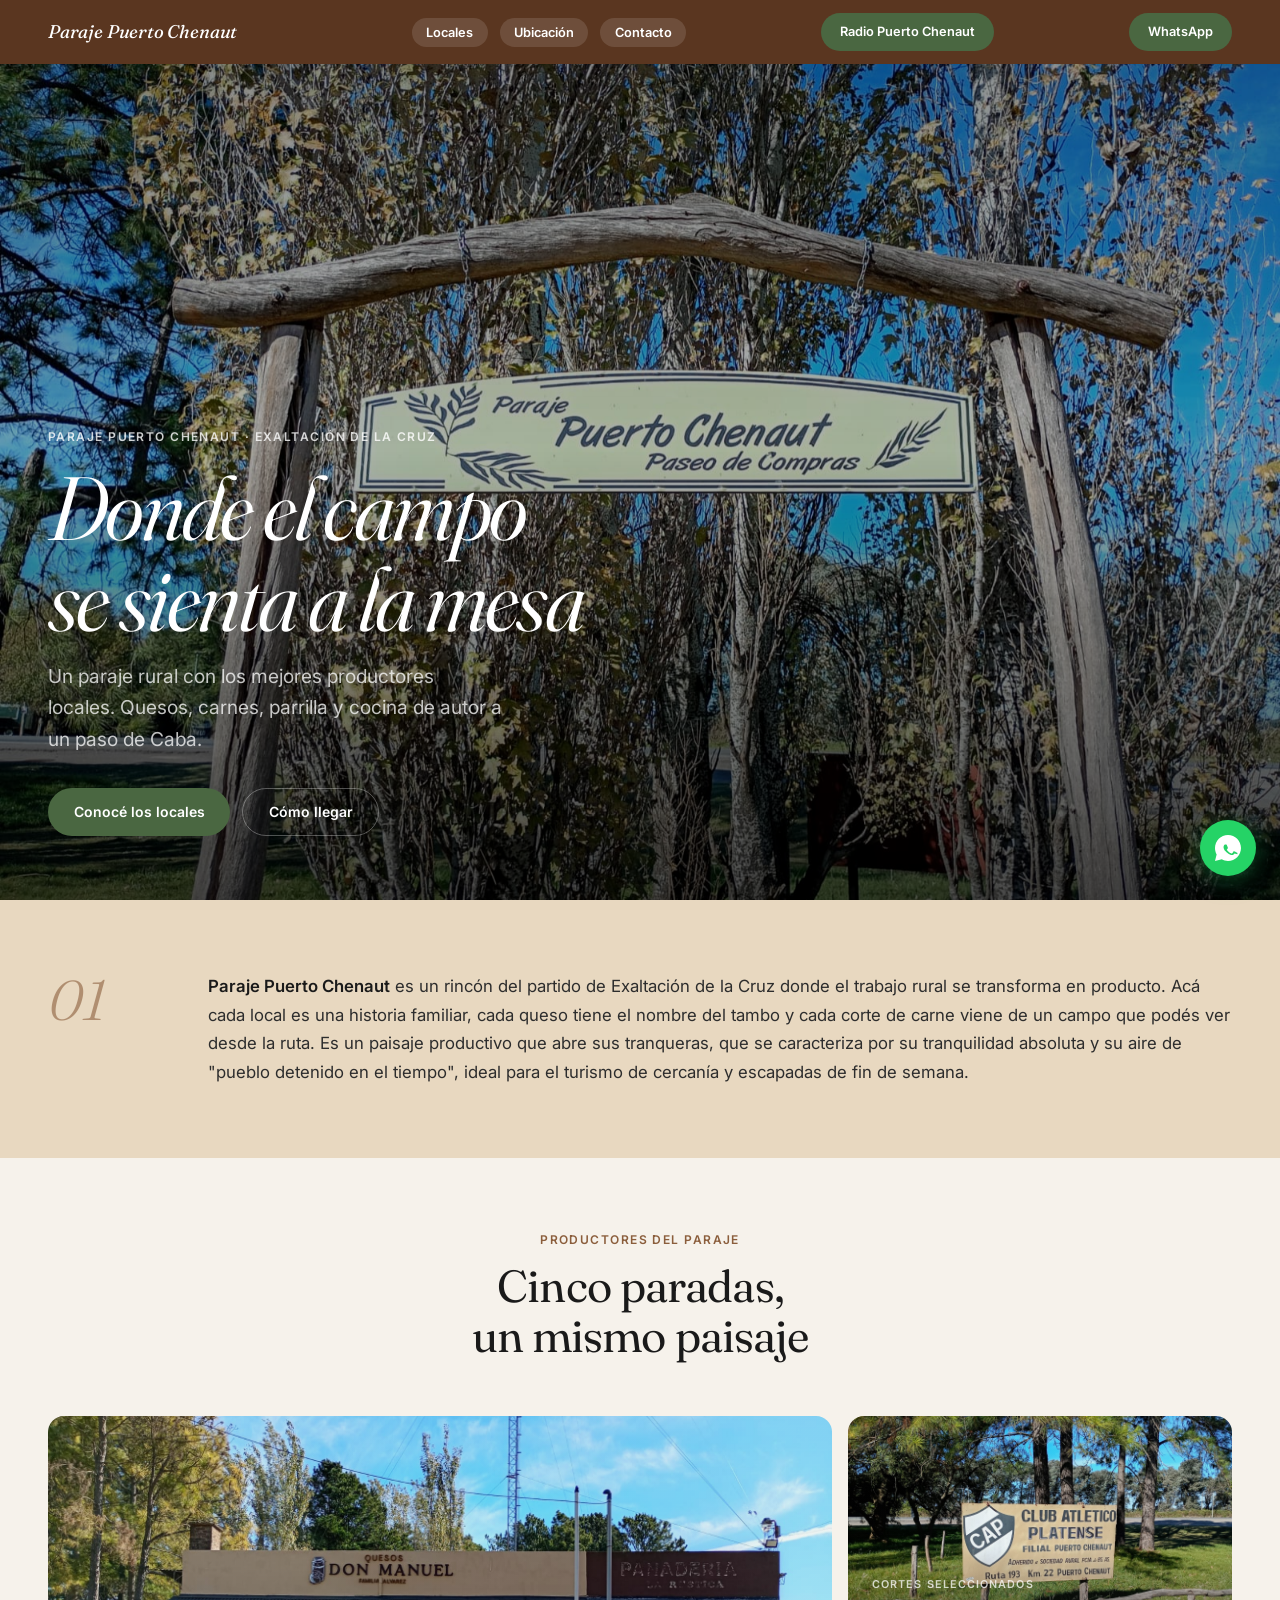
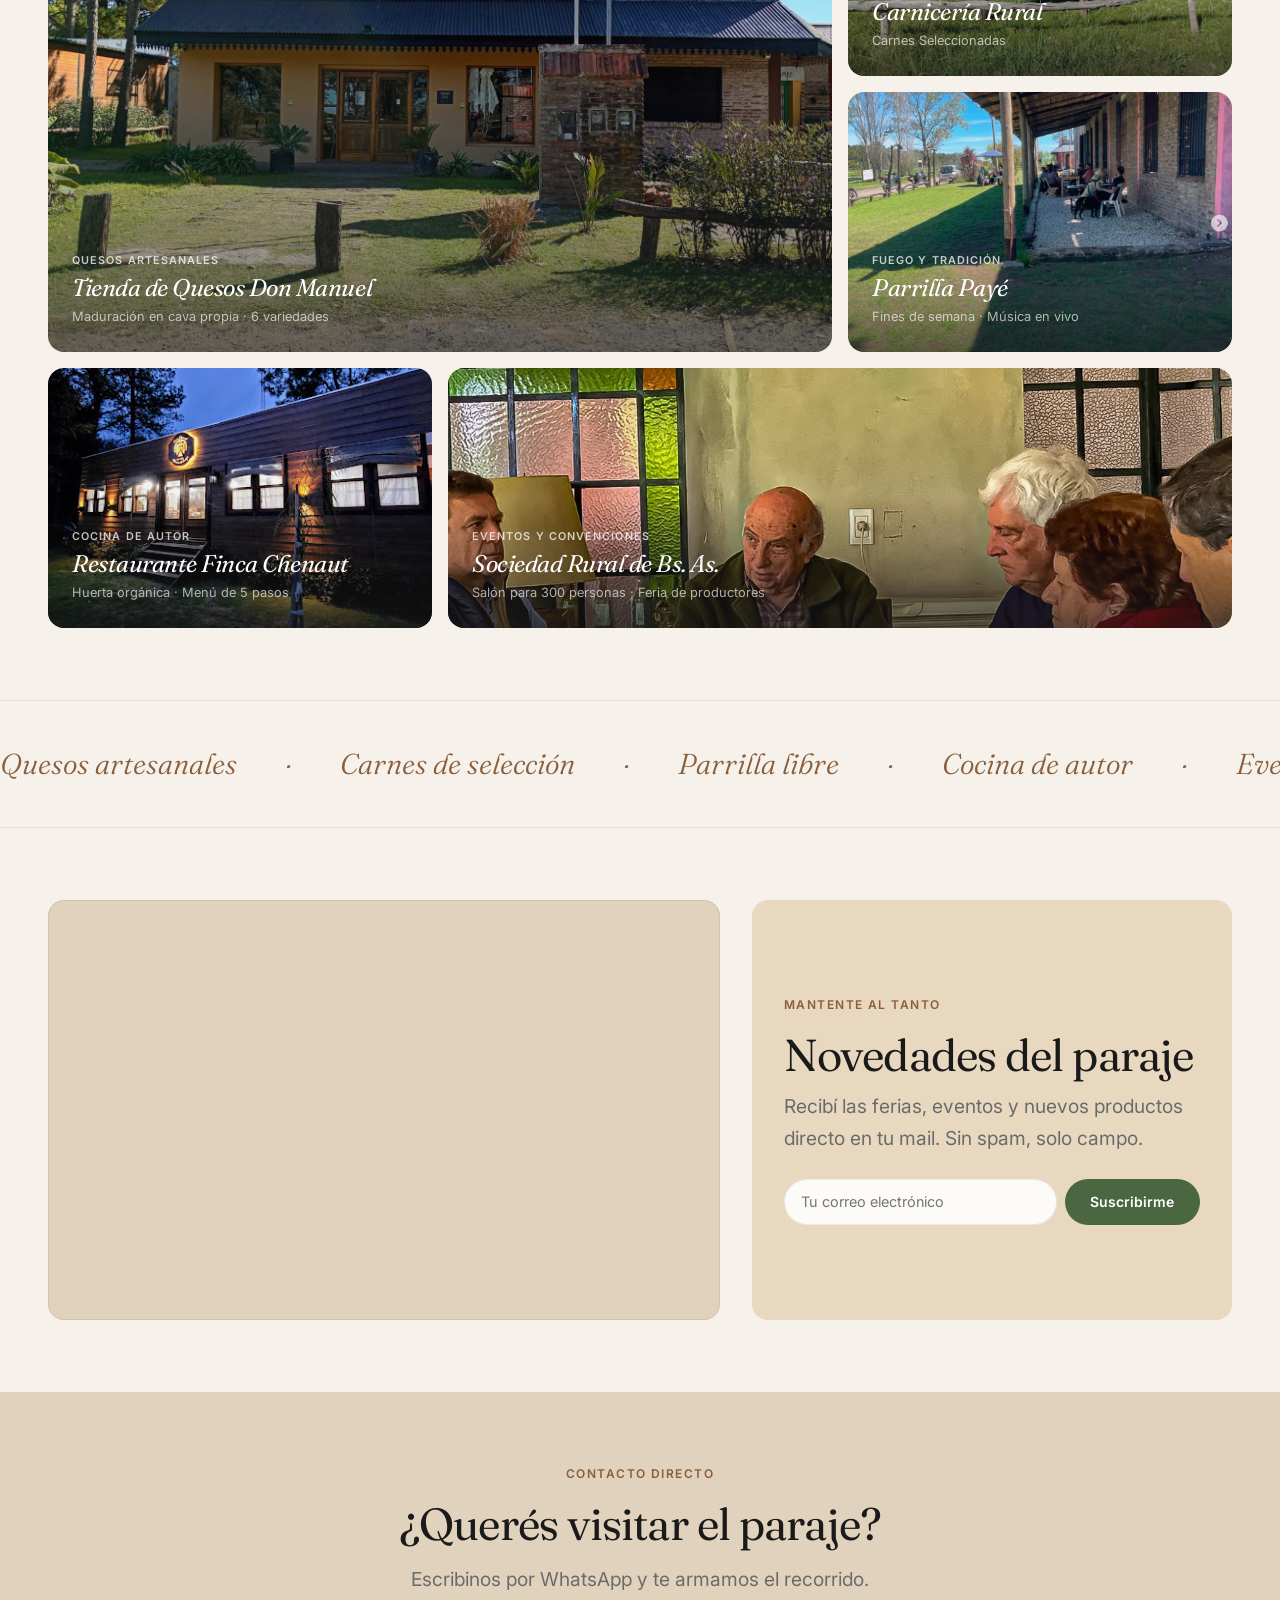
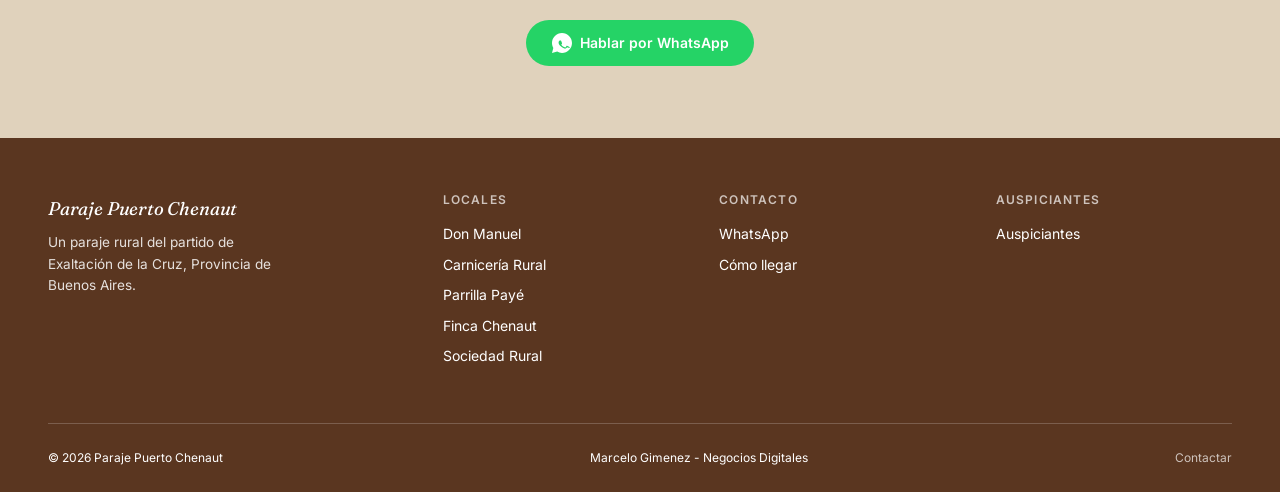
==== commit 3e9e7501: "Add files via upload" ====
--- a/paraje-puerto-chenaut/index.html
+++ b/paraje-puerto-chenaut/index.html
@@ -39,6 +39,7 @@
         <li><a href="#mapa">Ubicación</a></li>
         <li><a href="#contacto">Contacto</a></li>
       </ul>
+      <a href="https://barranca2005.wixsite.com/radio-puertochenaut2" class="nav-cta" style="background:var(--accent);" target="_blank" rel="noopener">Radio Puerto Chenaut</a>
       <a href="https://wa.me/5491112345678" class="nav-cta" target="_blank" rel="noopener">WhatsApp</a>
       <button class="nav-toggle" data-nav-toggle aria-label="Menú">
         <span></span><span></span><span></span>
--- a/paraje-puerto-chenaut/styles.css
+++ b/paraje-puerto-chenaut/styles.css
@@ -674,8 +674,9 @@
 .splash.is-out { animation: splashFade .6s var(--ease-out) forwards; }
 @keyframes splashFade { to { opacity: 0; pointer-events: none; } }
 .splash-logo {
-  font-family: var(--serif); font-size: clamp(1.6rem, 5vw, 2.8rem);
-  font-style: italic; font-weight: 320; color: var(--accent-2);
-  animation: splashPulse 1.2s var(--ease-out) infinite alternate;
-}
-@keyframes splashPulse { from { opacity: 0.4; transform: scale(0.96); } to { opacity: 1; transform: scale(1); } }
+  font-family: var(--serif); font-size: clamp(2rem, 6vw, 3.6rem);
+  font-style: italic; font-weight: 420; color: var(--accent-2);
+  text-shadow: 0 1px 3px rgba(0,0,0,0.08);
+  animation: splashPulse 1.4s var(--ease-out) infinite alternate;
+}
+@keyframes splashPulse { from { opacity: 0.5; transform: scale(0.97); } to { opacity: 1; transform: scale(1.02); } }
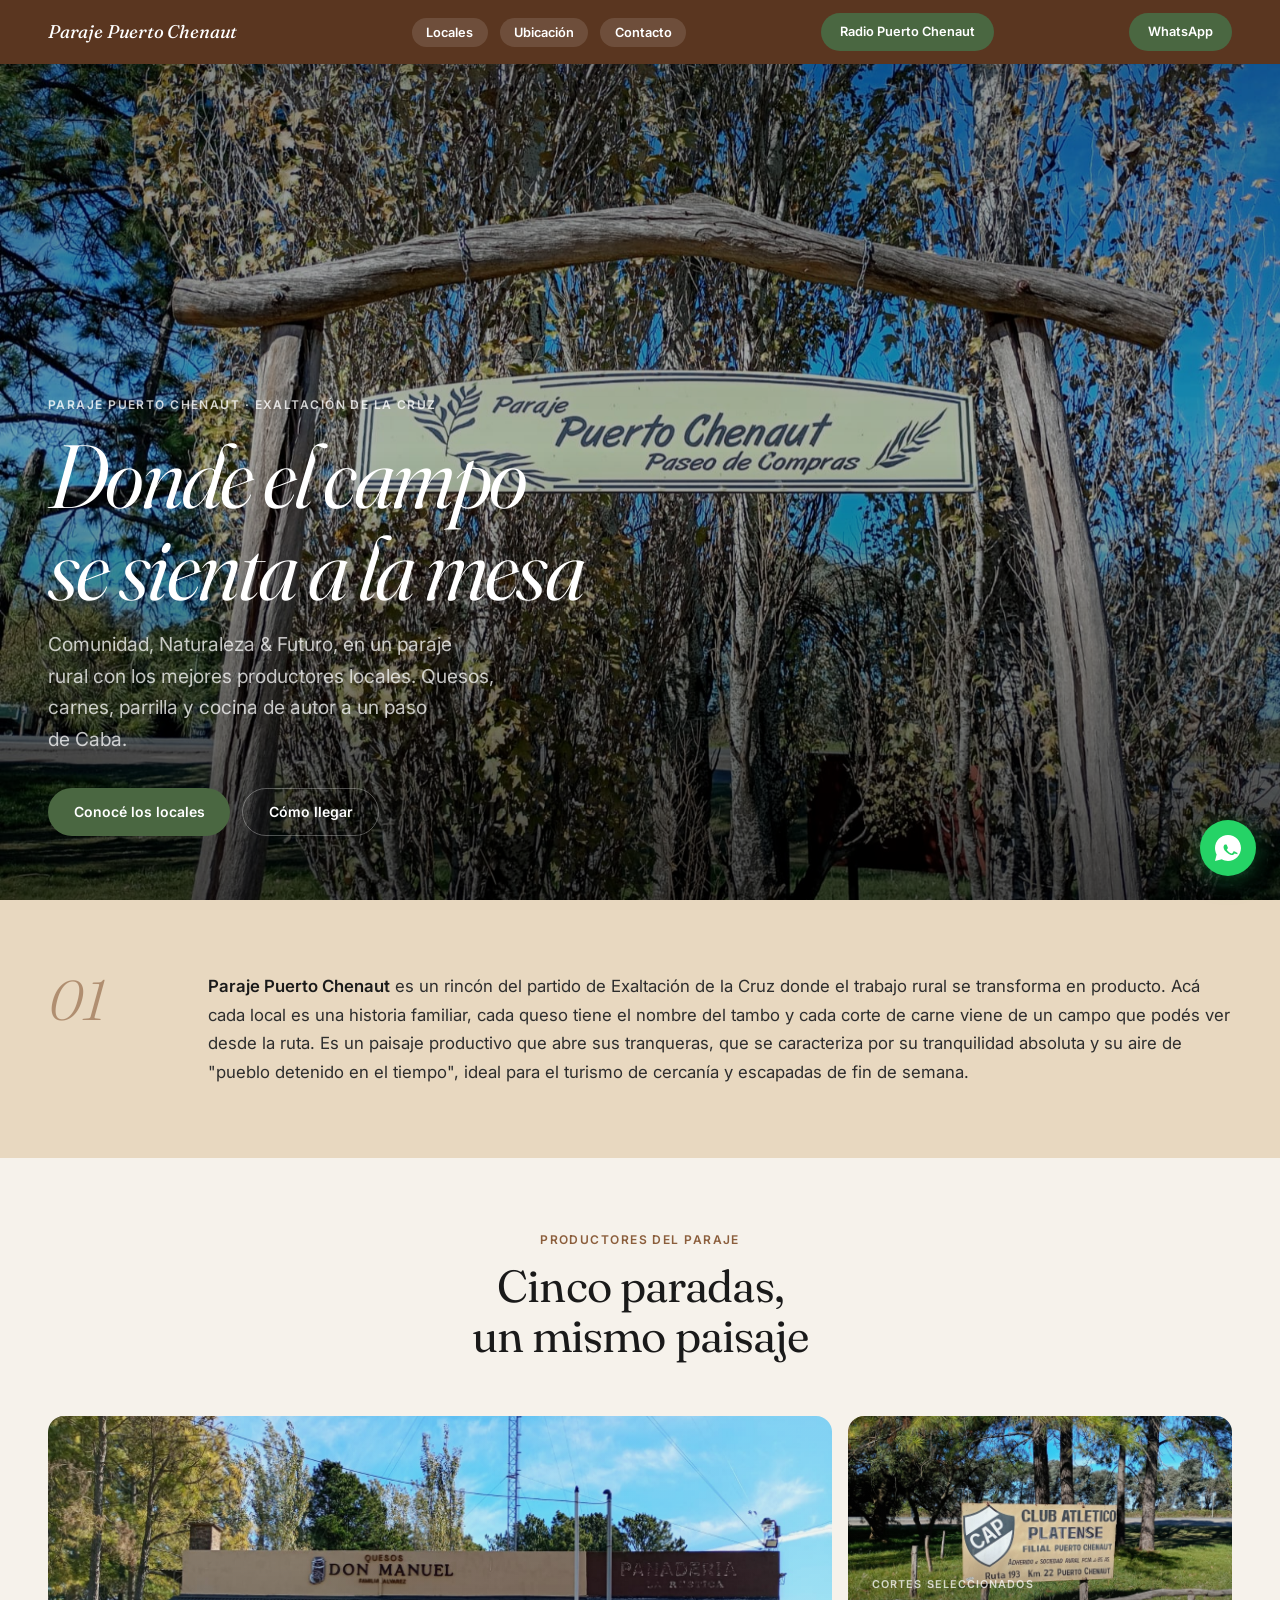
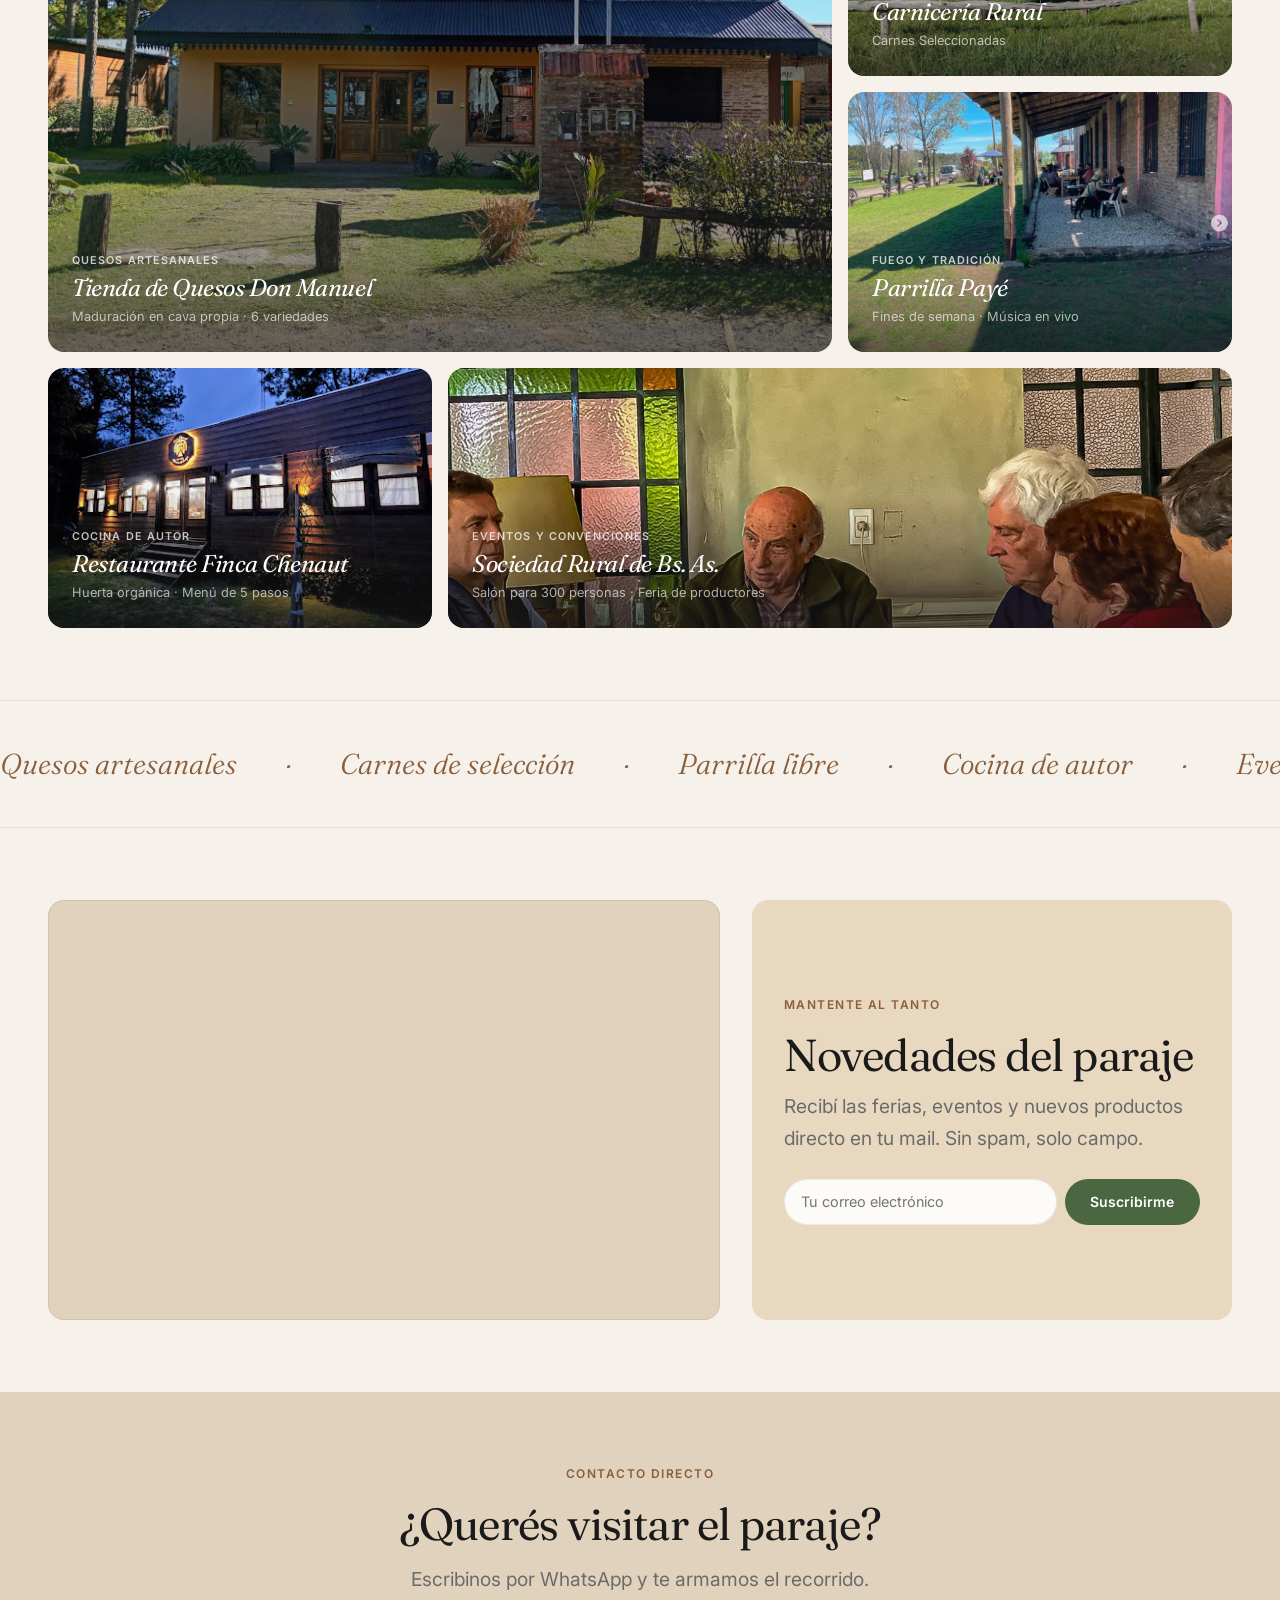
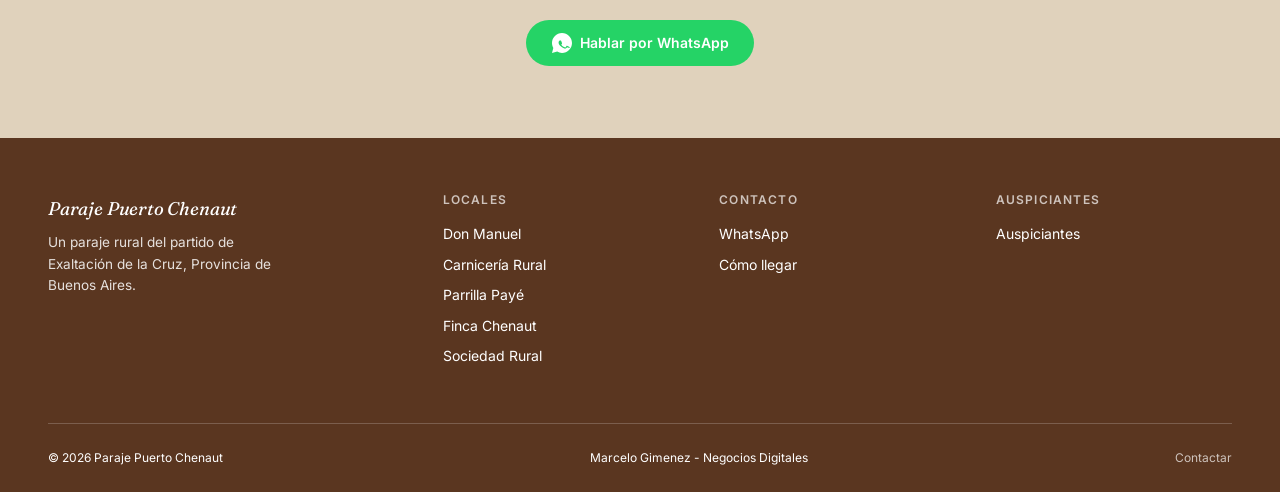
==== commit 35c3b3cc: "Add files via upload" ====
--- a/paraje-puerto-chenaut/index.html
+++ b/paraje-puerto-chenaut/index.html
@@ -53,6 +53,7 @@
     <a href="#locales">Locales</a>
     <a href="#mapa">Ubicación</a>
     <a href="#contacto">Contacto</a>
+    <a href="https://barranca2005.wixsite.com/radio-puertochenaut2" target="_blank" rel="noopener" style="color:var(--accent);">Radio Puerto Chenaut</a>
     <a href="https://wa.me/5491112345678" target="_blank" rel="noopener" class="btn btn-wa">WhatsApp</a>
   </div>
 
@@ -67,7 +68,7 @@
       <div class="hero-inner">
         <p class="eyebrow">Paraje Puerto Chenaut · Exaltación de la Cruz</p>
         <h1 class="display-xl">Donde el campo<br>se sienta a la mesa</h1>
-        <p class="body-lg">Un paraje rural con los mejores productores locales. Quesos, carnes, parrilla y cocina de autor a un paso de Caba.</p>
+        <p class="body-lg">Comunidad, Naturaleza & Futuro, en un paraje rural con los mejores productores locales. Quesos, carnes, parrilla y cocina de autor a un paso de Caba.</p>
         <div class="hero-actions">
           <a href="#locales" class="btn btn-primary">Conocé los locales</a>
           <a href="https://maps.app.goo.gl/SMwc86DU2ZQDyjHz5" class="btn btn-outline" style="color:#fff;border-color:rgba(255,255,255,0.3);" target="_blank" rel="noopener">Cómo llegar</a>
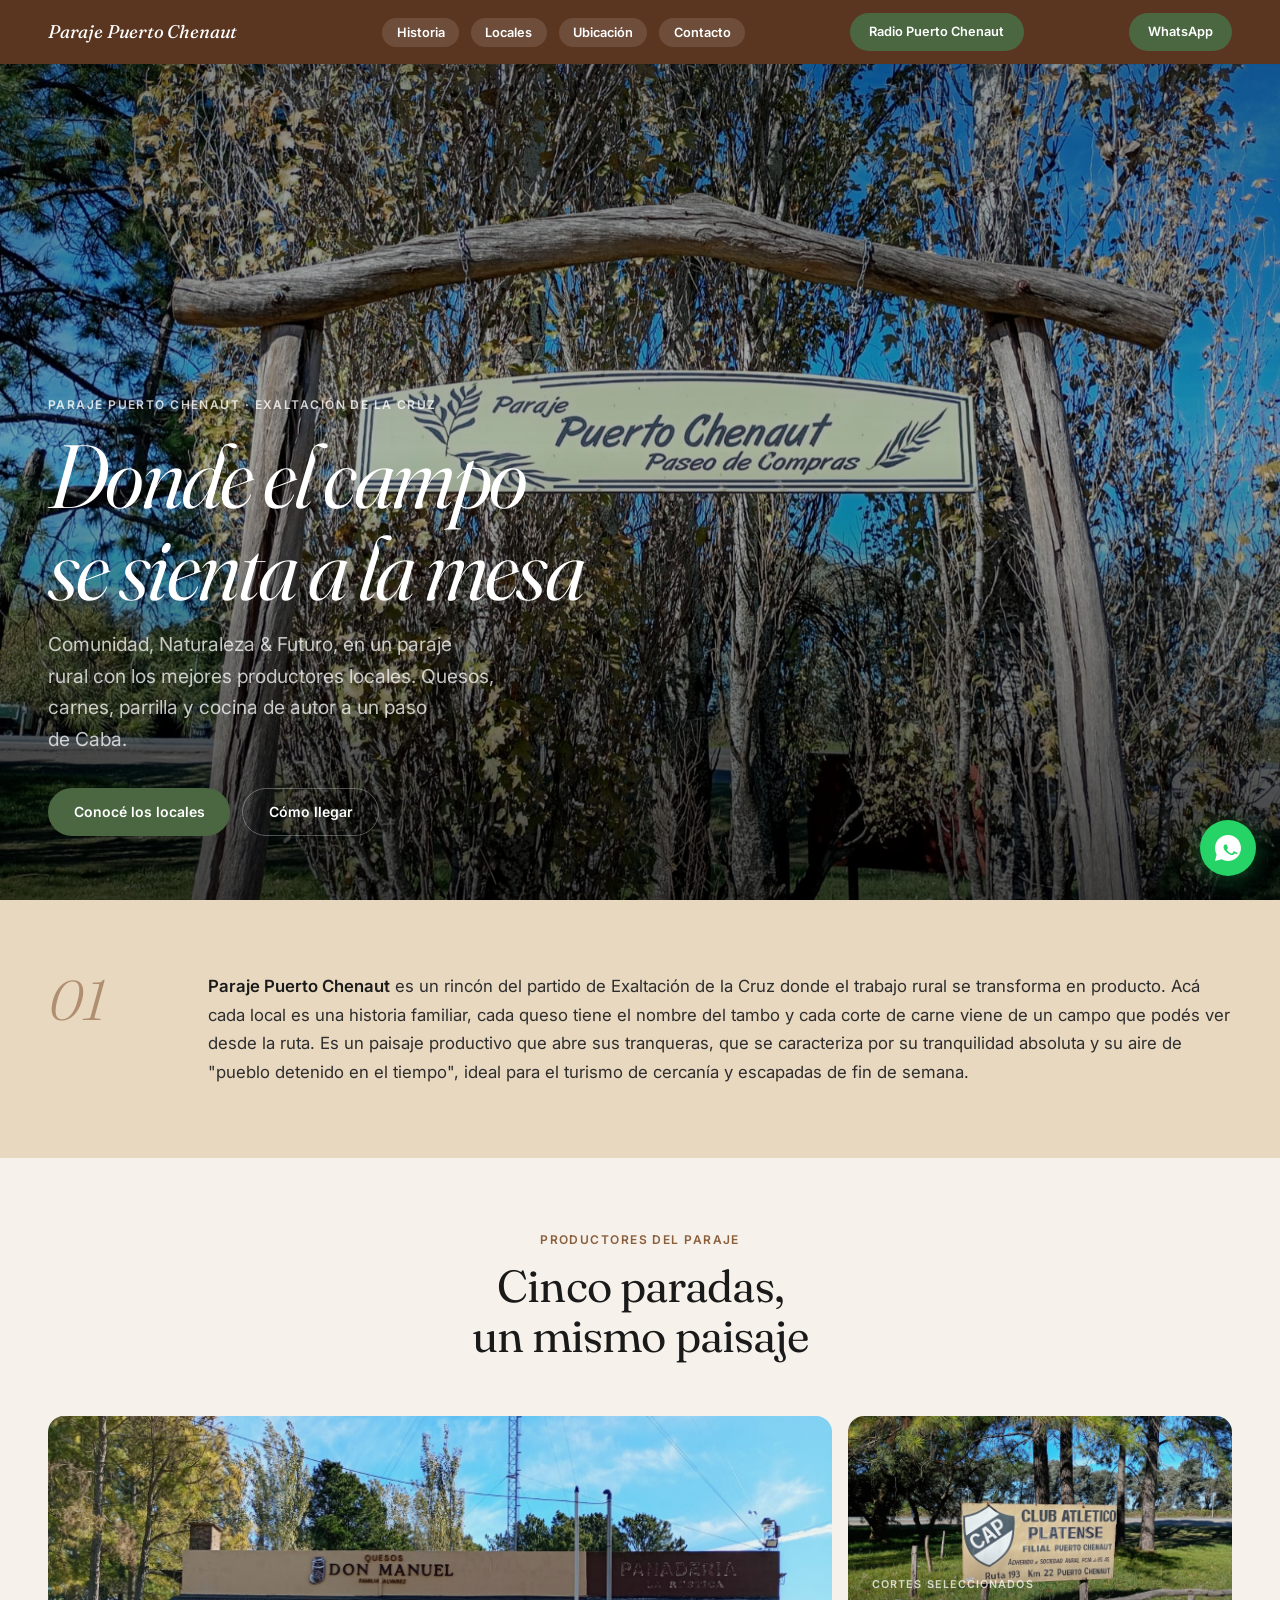
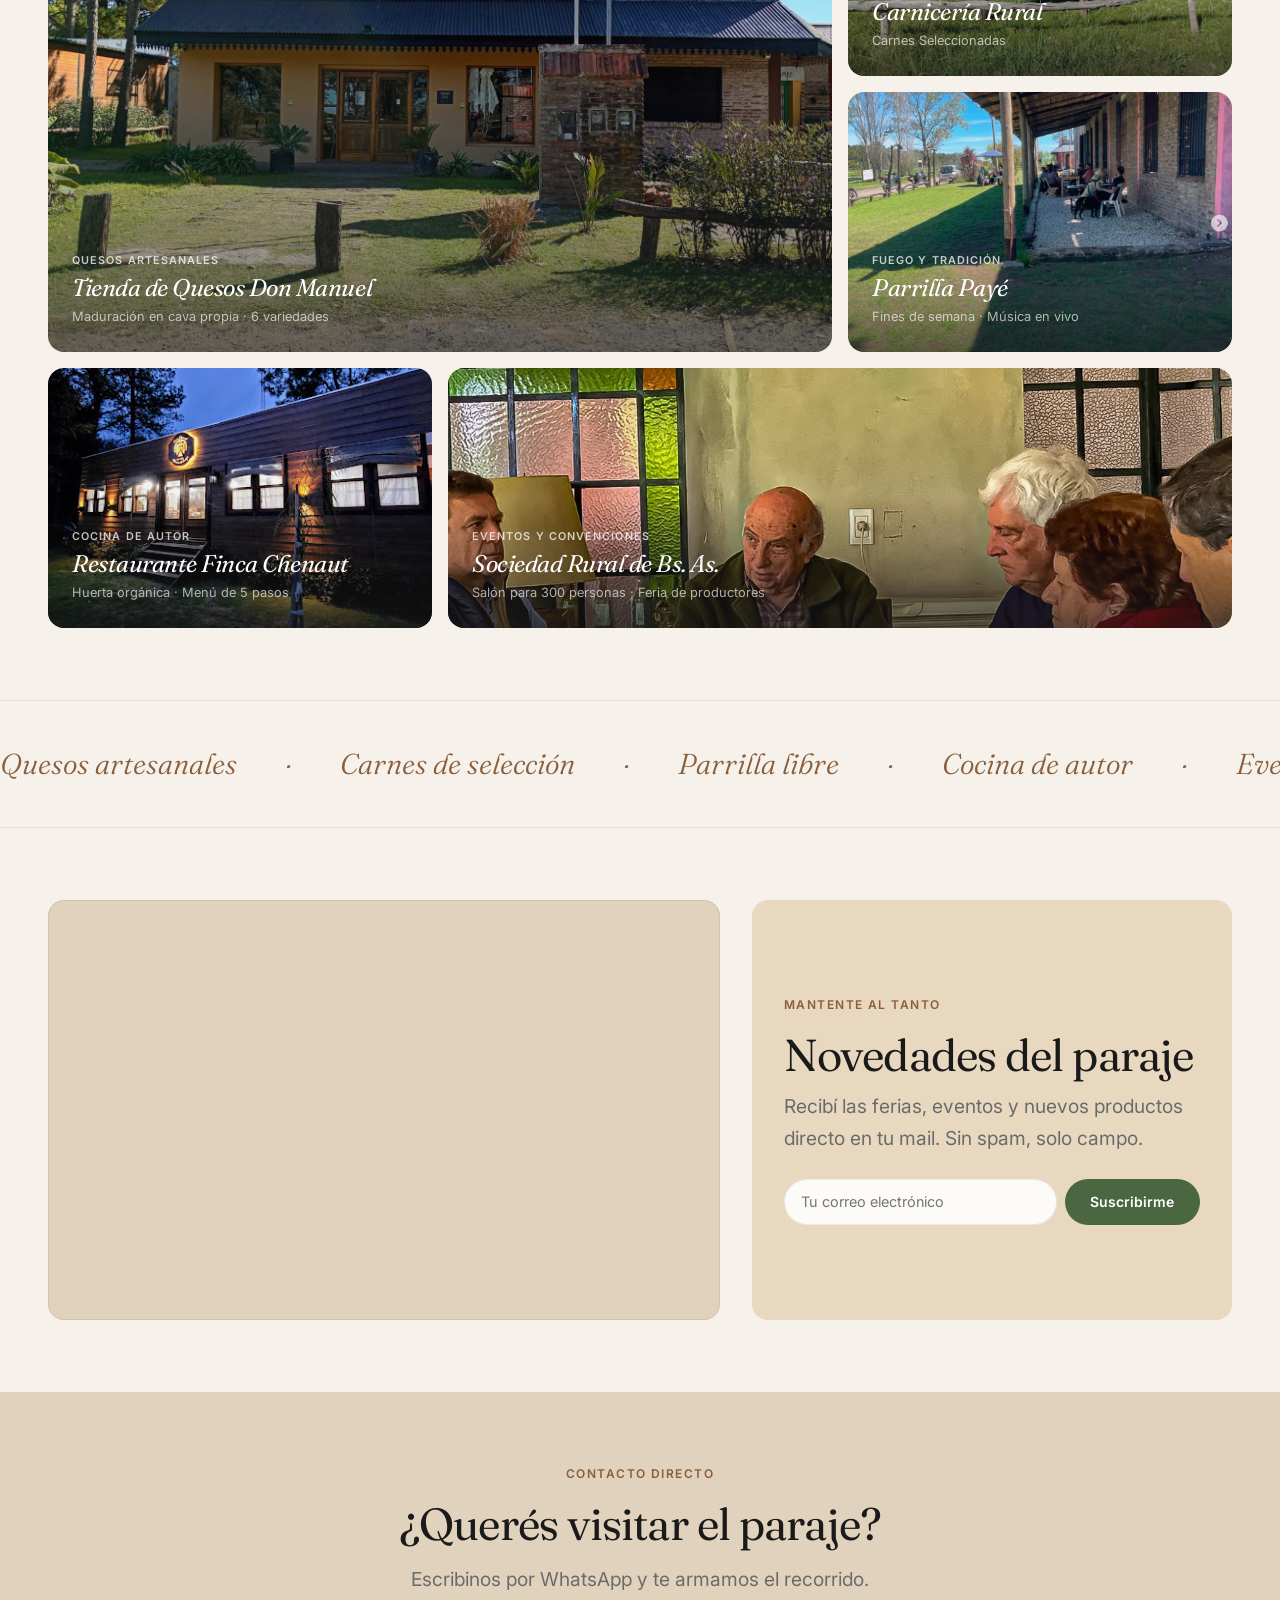
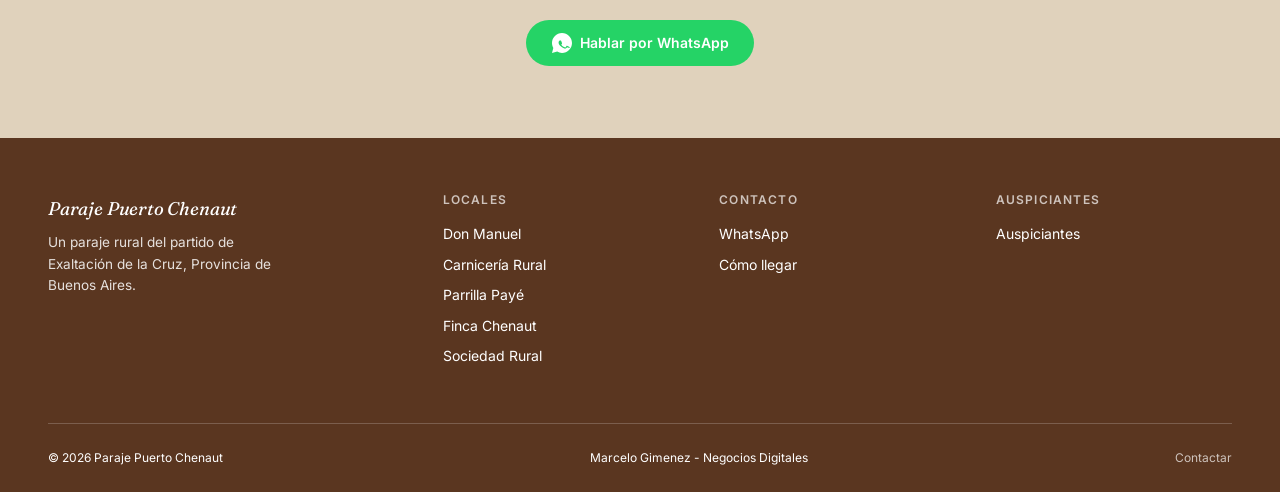
==== commit f685469f: "Add files via upload" ====
--- a/paraje-puerto-chenaut/index.html
+++ b/paraje-puerto-chenaut/index.html
@@ -35,6 +35,7 @@
     <div class="nav-inner">
       <a href="index.html" class="nav-logo">Paraje <span>Puerto&nbsp;Chenaut</span></a>
       <ul class="nav-links">
+        <li><a href="historia.html">Historia</a></li>
         <li><a href="#locales">Locales</a></li>
         <li><a href="#mapa">Ubicación</a></li>
         <li><a href="#contacto">Contacto</a></li>
@@ -50,6 +51,7 @@
   <!-- Mobile menu -->
   <div class="mobile-menu" data-mobile-menu>
     <a href="index.html">Inicio</a>
+    <a href="historia.html">Historia</a>
     <a href="#locales">Locales</a>
     <a href="#mapa">Ubicación</a>
     <a href="#contacto">Contacto</a>
